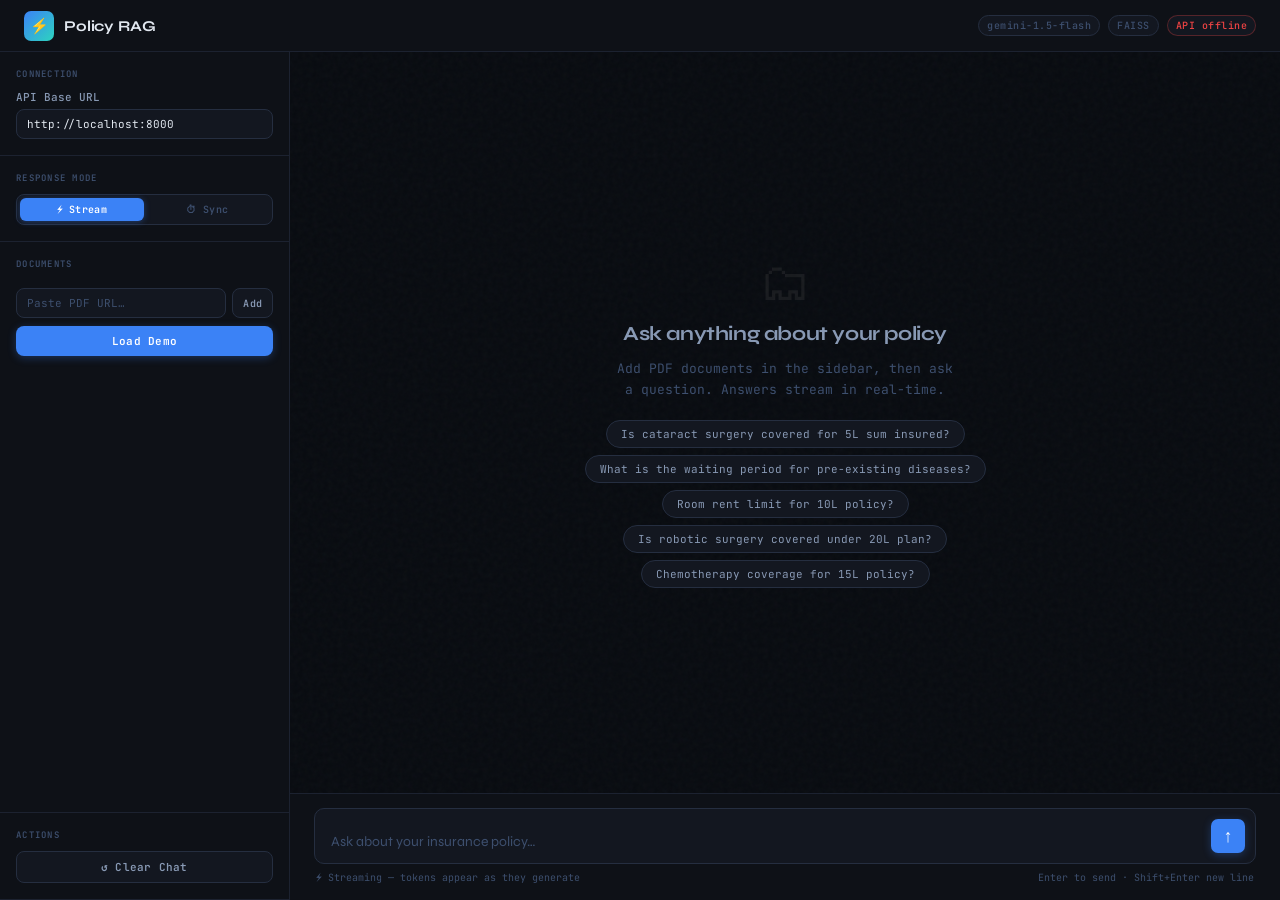
==== static/index.html @ 77ae30d5 "base commit" ====
<!DOCTYPE html>
<html lang="en">
<head>
<meta charset="UTF-8" />
<meta name="viewport" content="width=device-width, initial-scale=1.0" />
<title>Policy RAG · Intelligence Engine</title>
<link rel="preconnect" href="https://fonts.googleapis.com">
<link href="https://fonts.googleapis.com/css2?family=JetBrains+Mono:wght@400;500;600&family=Syne:wght@400;500;600;700&display=swap" rel="stylesheet">
<style>
:root {
  --bg:       #080b10;
  --surface:  #0e1117;
  --panel:    #131720;
  --border:   #1c2230;
  --border2:  #252e40;
  --accent:   #3b82f6;
  --accent2:  #60a5fa;
  --teal:     #2dd4bf;
  --green:    #22c55e;
  --red:      #ef4444;
  --yellow:   #f59e0b;
  --text:     #e2e8f0;
  --text2:    #8899b4;
  --text3:    #3d4f6e;
  --mono:     'JetBrains Mono', monospace;
  --sans:     'Syne', sans-serif;
  --radius:   8px;
}

*, *::before, *::after { box-sizing: border-box; margin: 0; padding: 0; }

html, body { height: 100%; }

body {
  background: var(--bg);
  color: var(--text);
  font-family: var(--sans);
  display: flex;
  flex-direction: column;
  height: 100vh;
  overflow: hidden;
}

/* ── Grid noise texture overlay ── */
body::before {
  content: '';
  position: fixed;
  inset: 0;
  background-image: url("data:image/svg+xml,%3Csvg viewBox='0 0 200 200' xmlns='http://www.w3.org/2000/svg'%3E%3Cfilter id='n'%3E%3CfeTurbulence type='fractalNoise' baseFrequency='0.9' numOctaves='4' stitchTiles='stitch'/%3E%3C/filter%3E%3Crect width='100%25' height='100%25' filter='url(%23n)' opacity='0.03'/%3E%3C/svg%3E");
  pointer-events: none;
  z-index: 0;
}

/* ── Header ── */
header {
  position: sticky;
  top: 0;
  z-index: 50;
  display: flex;
  align-items: center;
  justify-content: space-between;
  padding: 0 24px;
  height: 52px;
  background: var(--surface);
  border-bottom: 1px solid var(--border);
  flex-shrink: 0;
}

.logo {
  display: flex;
  align-items: center;
  gap: 10px;
  font-family: var(--sans);
  font-weight: 700;
  font-size: 15px;
  letter-spacing: -0.01em;
}

.logo-mark {
  width: 30px; height: 30px;
  background: linear-gradient(135deg, var(--accent) 0%, var(--teal) 100%);
  border-radius: 7px;
  display: grid;
  place-items: center;
  font-size: 15px;
}

.header-right {
  display: flex;
  align-items: center;
  gap: 8px;
}

.chip {
  font-family: var(--mono);
  font-size: 10px;
  font-weight: 500;
  letter-spacing: 0.05em;
  padding: 3px 8px;
  border-radius: 20px;
  border: 1px solid var(--border2);
  color: var(--text3);
  background: var(--panel);
  white-space: nowrap;
}

.chip.online {
  border-color: rgba(34,197,94,0.4);
  color: var(--green);
  background: rgba(34,197,94,0.06);
}

.chip.online::before {
  content: '';
  display: inline-block;
  width: 5px; height: 5px;
  background: var(--green);
  border-radius: 50%;
  margin-right: 5px;
  animation: pulse 1.8s ease-in-out infinite;
}

.chip.offline {
  border-color: rgba(239,68,68,0.3);
  color: var(--red);
}

@keyframes pulse {
  0%,100% { opacity: 1; transform: scale(1); }
  50% { opacity: 0.4; transform: scale(0.8); }
}

/* ── Layout ── */
.layout {
  display: grid;
  grid-template-columns: 290px 1fr;
  flex: 1;
  min-height: 0;
  position: relative;
  z-index: 1;
}

/* ── Sidebar ── */
.sidebar {
  background: var(--surface);
  border-right: 1px solid var(--border);
  display: flex;
  flex-direction: column;
  overflow-y: auto;
  height: 100%;
}

.sidebar::-webkit-scrollbar { width: 3px; }
.sidebar::-webkit-scrollbar-thumb { background: var(--border2); border-radius: 4px; }

.sb-section {
  padding: 16px;
  border-bottom: 1px solid var(--border);
}

.sb-label {
  font-family: var(--mono);
  font-size: 9px;
  font-weight: 600;
  letter-spacing: 0.14em;
  text-transform: uppercase;
  color: var(--text3);
  margin-bottom: 10px;
}

/* Inputs */
.field { display: flex; flex-direction: column; gap: 5px; margin-bottom: 8px; }
.field:last-child { margin-bottom: 0; }

.field label {
  font-size: 11px;
  font-weight: 500;
  color: var(--text2);
  font-family: var(--mono);
}

input, textarea {
  background: var(--panel);
  border: 1px solid var(--border2);
  border-radius: var(--radius);
  color: var(--text);
  font-family: var(--mono);
  font-size: 11px;
  padding: 7px 10px;
  width: 100%;
  outline: none;
  transition: border-color 0.15s, box-shadow 0.15s;
}

input:focus, textarea:focus {
  border-color: var(--accent);
  box-shadow: 0 0 0 2px rgba(59,130,246,0.12);
}

input::placeholder, textarea::placeholder { color: var(--text3); }

/* Mode toggle */
.mode-toggle {
  display: flex;
  background: var(--panel);
  border: 1px solid var(--border2);
  border-radius: var(--radius);
  padding: 3px;
  gap: 2px;
}

.mode-btn {
  flex: 1;
  background: transparent;
  border: none;
  border-radius: calc(var(--radius) - 2px);
  color: var(--text3);
  font-family: var(--mono);
  font-size: 10px;
  font-weight: 600;
  padding: 5px 8px;
  cursor: pointer;
  transition: all 0.15s;
  letter-spacing: 0.03em;
}

.mode-btn.active {
  background: var(--accent);
  color: #fff;
  box-shadow: 0 1px 6px rgba(59,130,246,0.35);
}

/* Doc list */
.doc-list { display: flex; flex-direction: column; gap: 5px; margin-bottom: 8px; }

.doc-item {
  display: flex;
  align-items: center;
  gap: 6px;
  background: var(--panel);
  border: 1px solid var(--border2);
  border-radius: 6px;
  padding: 6px 8px;
  font-family: var(--mono);
  font-size: 10px;
  color: var(--text2);
}

.doc-item .doc-name {
  flex: 1;
  overflow: hidden;
  text-overflow: ellipsis;
  white-space: nowrap;
}

.doc-item .doc-icon { color: var(--accent2); flex-shrink: 0; }

.doc-remove {
  background: none;
  border: none;
  color: var(--text3);
  cursor: pointer;
  font-size: 14px;
  line-height: 1;
  padding: 0 1px;
  flex-shrink: 0;
  transition: color 0.1s;
}

.doc-remove:hover { color: var(--red); }

.add-row { display: flex; gap: 6px; }
.add-row input { flex: 1; }

/* Buttons */
.btn {
  display: inline-flex;
  align-items: center;
  justify-content: center;
  gap: 6px;
  border: none;
  border-radius: var(--radius);
  cursor: pointer;
  font-family: var(--mono);
  font-size: 11px;
  font-weight: 600;
  padding: 8px 14px;
  transition: all 0.15s;
  white-space: nowrap;
  letter-spacing: 0.02em;
}

.btn-primary {
  background: var(--accent);
  color: #fff;
  box-shadow: 0 2px 8px rgba(59,130,246,0.3);
}

.btn-primary:hover { background: #2563eb; box-shadow: 0 2px 12px rgba(59,130,246,0.4); }
.btn-primary:disabled { background: var(--panel); color: var(--text3); cursor: not-allowed; box-shadow: none; }

.btn-ghost {
  background: var(--panel);
  color: var(--text2);
  border: 1px solid var(--border2);
}

.btn-ghost:hover { border-color: var(--accent); color: var(--accent2); }

.btn-sm { padding: 5px 10px; font-size: 10px; }
.btn-full { width: 100%; margin-top: 8px; }

/* ── Main panel ── */
.main {
  display: flex;
  flex-direction: column;
  min-height: 0;
  height: 100%;
}

/* ── Chat area ── */
.chat-area {
  flex: 1;
  overflow-y: auto;
  padding: 24px 32px;
  display: flex;
  flex-direction: column;
  gap: 14px;
  scroll-behavior: smooth;
}

.chat-area::-webkit-scrollbar { width: 4px; }
.chat-area::-webkit-scrollbar-thumb { background: var(--border2); border-radius: 4px; }

/* Empty state */
.empty-state {
  flex: 1;
  display: flex;
  flex-direction: column;
  align-items: center;
  justify-content: center;
  gap: 12px;
  color: var(--text3);
  text-align: center;
  padding: 40px 20px;
}

.empty-glyph {
  font-size: 52px;
  line-height: 1;
  opacity: 0.25;
  filter: grayscale(1);
}

.empty-state h2 {
  font-size: 20px;
  font-weight: 700;
  color: var(--text2);
  letter-spacing: -0.02em;
}

.empty-state p {
  font-size: 13px;
  max-width: 340px;
  line-height: 1.65;
  color: var(--text3);
  font-family: var(--mono);
}

.pills {
  display: flex;
  flex-wrap: wrap;
  gap: 7px;
  justify-content: center;
  margin-top: 8px;
  max-width: 500px;
}

.pill {
  background: var(--panel);
  border: 1px solid var(--border2);
  border-radius: 20px;
  padding: 6px 14px;
  font-size: 11px;
  font-family: var(--mono);
  color: var(--text2);
  cursor: pointer;
  transition: all 0.15s;
}

.pill:hover { border-color: var(--accent); color: var(--accent2); background: rgba(59,130,246,0.06); }

/* Messages */
.message {
  display: flex;
  flex-direction: column;
  gap: 4px;
  max-width: 780px;
  animation: fadeUp 0.2s ease;
}

@keyframes fadeUp {
  from { opacity: 0; transform: translateY(6px); }
  to   { opacity: 1; transform: translateY(0); }
}

.message.user  { align-self: flex-end;  align-items: flex-end; }
.message.assistant { align-self: flex-start; align-items: flex-start; }

.msg-meta {
  font-family: var(--mono);
  font-size: 9px;
  font-weight: 600;
  letter-spacing: 0.1em;
  text-transform: uppercase;
  color: var(--text3);
  padding: 0 4px;
}

.bubble {
  padding: 12px 16px;
  border-radius: 10px;
  font-size: 13.5px;
  line-height: 1.7;
  word-break: break-word;
}

.message.user .bubble {
  background: linear-gradient(135deg, var(--accent) 0%, #2563eb 100%);
  color: #fff;
  border-radius: 10px 10px 2px 10px;
  box-shadow: 0 4px 16px rgba(59,130,246,0.25);
}

.message.assistant .bubble {
  background: var(--panel);
  border: 1px solid var(--border2);
  border-radius: 2px 10px 10px 10px;
  color: var(--text);
}

.bubble.streaming {
  border-color: var(--accent);
  box-shadow: 0 0 0 1px rgba(59,130,246,0.15);
}

.cursor {
  display: inline-block;
  width: 7px; height: 13px;
  background: var(--accent2);
  margin-left: 2px;
  vertical-align: text-bottom;
  border-radius: 1px;
  animation: blink 0.75s step-end infinite;
}

@keyframes blink { 0%,100%{opacity:1} 50%{opacity:0} }

/* Status */
.status-row {
  display: flex;
  align-items: center;
  gap: 8px;
  font-family: var(--mono);
  font-size: 11px;
  color: var(--accent2);
  padding: 9px 14px;
  background: rgba(59,130,246,0.05);
  border: 1px solid rgba(59,130,246,0.18);
  border-radius: var(--radius);
  max-width: 360px;
  animation: fadeUp 0.2s ease;
}

.spinner {
  width: 11px; height: 11px;
  border: 2px solid rgba(59,130,246,0.25);
  border-top-color: var(--accent);
  border-radius: 50%;
  animation: spin 0.7s linear infinite;
  flex-shrink: 0;
}

@keyframes spin { to { transform: rotate(360deg); } }

.sys-msg {
  font-family: var(--mono);
  font-size: 10px;
  color: var(--text3);
  text-align: center;
  padding: 2px 0;
}

.error-msg {
  background: rgba(239,68,68,0.06);
  border: 1px solid rgba(239,68,68,0.25);
  border-radius: var(--radius);
  color: var(--red);
  font-size: 12px;
  font-family: var(--mono);
  padding: 10px 14px;
  max-width: 480px;
  animation: fadeUp 0.2s ease;
}

/* ── Input bar ── */
.input-bar {
  border-top: 1px solid var(--border);
  background: var(--surface);
  padding: 14px 24px 16px;
  flex-shrink: 0;
}

.input-wrap {
  display: flex;
  align-items: flex-end;
  gap: 10px;
  background: var(--panel);
  border: 1px solid var(--border2);
  border-radius: 10px;
  padding: 10px 10px 10px 16px;
  transition: border-color 0.15s, box-shadow 0.15s;
}

.input-wrap:focus-within {
  border-color: var(--accent);
  box-shadow: 0 0 0 2px rgba(59,130,246,0.1);
}

.input-wrap textarea {
  flex: 1;
  background: transparent;
  border: none;
  font-family: var(--sans);
  font-size: 14px;
  color: var(--text);
  resize: none;
  outline: none;
  min-height: 22px;
  max-height: 130px;
  padding: 0;
  line-height: 1.55;
  box-shadow: none;
}

.input-wrap textarea:focus { box-shadow: none; border-color: transparent; }

.send-btn {
  background: var(--accent);
  border: none;
  border-radius: 7px;
  color: #fff;
  cursor: pointer;
  font-size: 18px;
  height: 34px; width: 34px;
  display: grid;
  place-items: center;
  flex-shrink: 0;
  transition: background 0.15s, transform 0.1s, box-shadow 0.15s;
  box-shadow: 0 2px 8px rgba(59,130,246,0.3);
}

.send-btn:hover { background: #2563eb; transform: translateY(-1px); }
.send-btn:active { transform: scale(0.93); }
.send-btn:disabled { background: var(--panel); cursor: not-allowed; box-shadow: none; }

.input-footer {
  display: flex;
  justify-content: space-between;
  margin-top: 7px;
  font-size: 10px;
  font-family: var(--mono);
  color: var(--text3);
  padding: 0 2px;
}
</style>
</head>
<body>

<!-- Header -->
<header>
  <div class="logo">
    <div class="logo-mark">⚡</div>
    Policy RAG
  </div>
  <div class="header-right">
    <span class="chip">gemini-1.5-flash</span>
    <span class="chip">FAISS</span>
    <span class="chip" id="status-chip">connecting…</span>
  </div>
</header>

<div class="layout">

  <!-- Sidebar -->
  <aside class="sidebar">
    <div class="sb-section">
      <div class="sb-label">Connection</div>
      <div class="field">
        <label>API Base URL</label>
        <input id="api-url" type="text" value="http://localhost:8000" />
      </div>
    </div>

    <div class="sb-section">
      <div class="sb-label">Response Mode</div>
      <div class="mode-toggle">
        <button class="mode-btn active" onclick="setMode('stream',this)">⚡ Stream</button>
        <button class="mode-btn"        onclick="setMode('sync',this)">⏱ Sync</button>
      </div>
    </div>

    <div class="sb-section" style="flex:1">
      <div class="sb-label">Documents</div>
      <div class="doc-list" id="doc-list"></div>
      <div class="add-row">
        <input id="url-input" type="text" placeholder="Paste PDF URL…" />
        <button class="btn btn-ghost btn-sm" onclick="addDoc()">Add</button>
      </div>
      <button class="btn btn-primary btn-full" onclick="loadDemo()">Load Demo</button>
    </div>

    <div class="sb-section">
      <div class="sb-label">Actions</div>
      <button class="btn btn-ghost" style="width:100%" onclick="resetChat()">↺ Clear Chat</button>
    </div>
  </aside>

  <!-- Main -->
  <main class="main">
    <div class="chat-area" id="chat-area">
      <div class="empty-state" id="empty-state">
        <div class="empty-glyph">🗂</div>
        <h2>Ask anything about your policy</h2>
        <p>Add PDF documents in the sidebar, then ask a question. Answers stream in real-time.</p>
        <div class="pills" id="example-pills">
          <span class="pill" onclick="useExample(this)">Is cataract surgery covered for 5L sum insured?</span>
          <span class="pill" onclick="useExample(this)">What is the waiting period for pre-existing diseases?</span>
          <span class="pill" onclick="useExample(this)">Room rent limit for 10L policy?</span>
          <span class="pill" onclick="useExample(this)">Is robotic surgery covered under 20L plan?</span>
          <span class="pill" onclick="useExample(this)">Chemotherapy coverage for 15L policy?</span>
        </div>
      </div>
    </div>

    <div class="input-bar">
      <div class="input-wrap">
        <textarea
          id="q-input"
          placeholder="Ask about your insurance policy…"
          rows="1"
          onkeydown="handleKey(event)"
          oninput="autoResize(this)"
        ></textarea>
        <button class="send-btn" id="send-btn" onclick="sendQuery()" title="Send (Enter)">↑</button>
      </div>
      <div class="input-footer">
        <span id="mode-hint">⚡ Streaming — tokens appear as they generate</span>
        <span>Enter to send · Shift+Enter new line</span>
      </div>
    </div>
  </main>
</div>

<script>
// ── State ─────────────────────────────────────────────────────────────────────
let mode = 'stream';
let docs = [];
let busy = false;

// ── Helpers ───────────────────────────────────────────────────────────────────
const apiBase = () => document.getElementById('api-url').value.replace(/\/$/, '');
const qInput  = () => document.getElementById('q-input');
const chatArea = () => document.getElementById('chat-area');

function autoResize(el) {
  el.style.height = 'auto';
  el.style.height = Math.min(el.scrollHeight, 130) + 'px';
}

function handleKey(e) {
  if (e.key === 'Enter' && !e.shiftKey) { e.preventDefault(); sendQuery(); }
}

function useExample(el) {
  qInput().value = el.textContent.trim();
  autoResize(qInput());
  qInput().focus();
}

function setMode(m, btn) {
  mode = m;
  document.querySelectorAll('.mode-btn').forEach(b => b.classList.remove('active'));
  btn.classList.add('active');
  document.getElementById('mode-hint').textContent =
    m === 'stream' ? '⚡ Streaming — tokens appear as they generate'
                   : '⏱ Sync — full response at once';
}

function escape(s) {
  return s.replace(/&/g,'&amp;').replace(/</g,'&lt;').replace(/>/g,'&gt;').replace(/\n/g,'<br>');
}

function scrollBottom() {
  const a = chatArea(); a.scrollTop = a.scrollHeight;
}

// ── Doc management ────────────────────────────────────────────────────────────
function addDoc() {
  const inp = document.getElementById('url-input');
  const url = inp.value.trim();
  if (!url || docs.includes(url)) { inp.value=''; return; }
  docs.push(url);
  renderDocs();
  inp.value = '';
}

document.getElementById('url-input').addEventListener('keydown', e => {
  if (e.key === 'Enter') addDoc();
});

function removeDoc(url) {
  docs = docs.filter(d => d !== url);
  renderDocs();
}

function renderDocs() {
  const list = document.getElementById('doc-list');
  list.innerHTML = docs.map(url => {
    const name = url.split('/').pop().slice(0, 32) || url;
    const safe = url.replace(/'/g, "\\'");
    return `<div class="doc-item">
      <span class="doc-icon">📄</span>
      <span class="doc-name" title="${url}">${name}</span>
      <button class="doc-remove" onclick="removeDoc('${safe}')">×</button>
    </div>`;
  }).join('');
}

function loadDemo() {
  docs = ['https://www.irdai.gov.in/ADMINCMS/cms/Uploadedfiles/NL_Products/2023/Health_IndividualMedical.pdf'];
  renderDocs();
  sysMsg('Demo document loaded. Try asking a question!');
}

// ── Chat rendering ────────────────────────────────────────────────────────────
function showEmpty(v) {
  document.getElementById('empty-state').style.display = v ? 'flex' : 'none';
}

function appendMsg(role, text, streaming = false) {
  showEmpty(false);
  const div = document.createElement('div');
  div.className = `message ${role}`;
  const id = `b-${Date.now()}`;
  div.innerHTML = `
    <div class="msg-meta">${role === 'user' ? 'You' : 'Assistant'}</div>
    <div class="bubble${streaming ? ' streaming' : ''}" id="${id}">
      ${escape(text)}${streaming ? '<span class="cursor"></span>' : ''}
    </div>`;
  chatArea().appendChild(div);
  scrollBottom();
  return document.getElementById(id);
}

function appendStatus(msg) {
  const div = document.createElement('div');
  div.className = 'status-row';
  div.id = 'status-row';
  div.innerHTML = `<div class="spinner"></div><span id="status-text">${msg}</span>`;
  chatArea().appendChild(div);
  scrollBottom();
  return div;
}

function sysMsg(msg) {
  const div = document.createElement('div');
  div.className = 'sys-msg';
  div.textContent = '── ' + msg + ' ──';
  chatArea().appendChild(div);
}

function errMsg(msg) {
  const div = document.createElement('div');
  div.className = 'error-msg';
  div.textContent = '⚠ ' + msg;
  chatArea().appendChild(div);
  scrollBottom();
}

function setBusy(v) {
  busy = v;
  document.getElementById('send-btn').disabled = v;
  qInput().disabled = v;
}

// ── API calls ─────────────────────────────────────────────────────────────────
async function sendQuery() {
  if (busy) return;
  const q = qInput().value.trim();
  if (!q) return;
  if (!docs.length) { alert('Add at least one document URL first.'); return; }

  qInput().value = '';
  autoResize(qInput());
  appendMsg('user', q);
  setBusy(true);

  try {
    if (mode === 'stream') await streamQuery(q);
    else                   await syncQuery(q);
  } finally {
    setBusy(false);
  }
}

async function streamQuery(question) {
  const statusEl = appendStatus('Connecting…');
  const params = new URLSearchParams({ question, documents: docs.join(',') });

  let bubble = null, full = '';

  try {
    const res = await fetch(`${apiBase()}/stream-query?${params}`, {
      headers: { Accept: 'text/event-stream' }
    });
    if (!res.ok) throw new Error(`HTTP ${res.status}`);

    const reader = res.body.getReader();
    const dec = new TextDecoder();
    let buf = '';

    while (true) {
      const { done, value } = await reader.read();
      if (done) break;
      buf += dec.decode(value, { stream: true });
      const lines = buf.split('\n');
      buf = lines.pop();

      for (const line of lines) {
        if (!line.startsWith('data:')) continue;
        try {
          const d = JSON.parse(line.slice(5).trim());

          if (d.message) {
            document.getElementById('status-text').textContent = d.message;
          }
          if (d.error) {
            statusEl.remove();
            errMsg(d.error);
            return;
          }
          if (d.token !== undefined) {
            if (!bubble) { statusEl.remove(); bubble = appendMsg('assistant', '', true); }
            full += d.token;
            bubble.innerHTML = escape(full) + '<span class="cursor"></span>';
            scrollBottom();
          }
          if (d.answer !== undefined) {
            if (bubble) { bubble.classList.remove('streaming'); bubble.innerHTML = escape(d.answer); }
            else { statusEl.remove(); appendMsg('assistant', d.answer); }
          }
        } catch(err) {
  console.error(err);
}
      }
    }
  } catch(err) {
    try { statusEl.remove(); }catch(err) {
  console.error(err);
}
    errMsg('Streaming failed: ' + err.message + '. Is the API running?');
  }
}

async function syncQuery(question) {
  const statusEl = appendStatus('Processing…');
  try {
    const res = await fetch(`${apiBase()}/query`, {
      method: 'POST',
      headers: { 'Content-Type': 'application/json' },
      body: JSON.stringify({ documents: docs, questions: [question] }),
    });
    const data = await res.json();
    statusEl.remove();
    if (!res.ok) { errMsg(data.detail || data.error || `HTTP ${res.status}`); return; }
    const ans = data.answers?.[0] || 'No answer returned.';
    appendMsg('assistant', ans);
    if (data.processing_time) sysMsg(`Processed in ${data.processing_time.toFixed(2)}s`);
  } catch(err) {
    statusEl.remove();
    errMsg('Request failed: ' + err.message);
  }
}

function resetChat() {
  chatArea().innerHTML = `
    <div class="empty-state" id="empty-state">
      <div class="empty-glyph">🗂</div>
      <h2>Ask anything about your policy</h2>
      <p>Add PDF documents in the sidebar, then ask a question. Answers stream in real-time.</p>
      <div class="pills">
        <span class="pill" onclick="useExample(this)">Is cataract surgery covered for 5L sum insured?</span>
        <span class="pill" onclick="useExample(this)">What is the waiting period for pre-existing diseases?</span>
        <span class="pill" onclick="useExample(this)">Room rent limit for 10L policy?</span>
        <span class="pill" onclick="useExample(this)">Is robotic surgery covered under 20L plan?</span>
        <span class="pill" onclick="useExample(this)">Chemotherapy coverage for 15L policy?</span>
      </div>
    </div>`;
}

// ── Health check ──────────────────────────────────────────────────────────────
async function checkHealth() {
  const chip = document.getElementById('status-chip');
  try {
    const res = await fetch(apiBase() + '/health', { signal: AbortSignal.timeout(3000) });
    if (res.ok) {
      chip.textContent = 'API online';
      chip.className = 'chip online';
    } else {
      chip.textContent = 'API error';
      chip.className = 'chip';
    }
  } catch {
    chip.textContent = 'API offline';
    chip.className = 'chip offline';
  }
}

checkHealth();
setInterval(checkHealth, 30000);
</script>
</body>
</html>
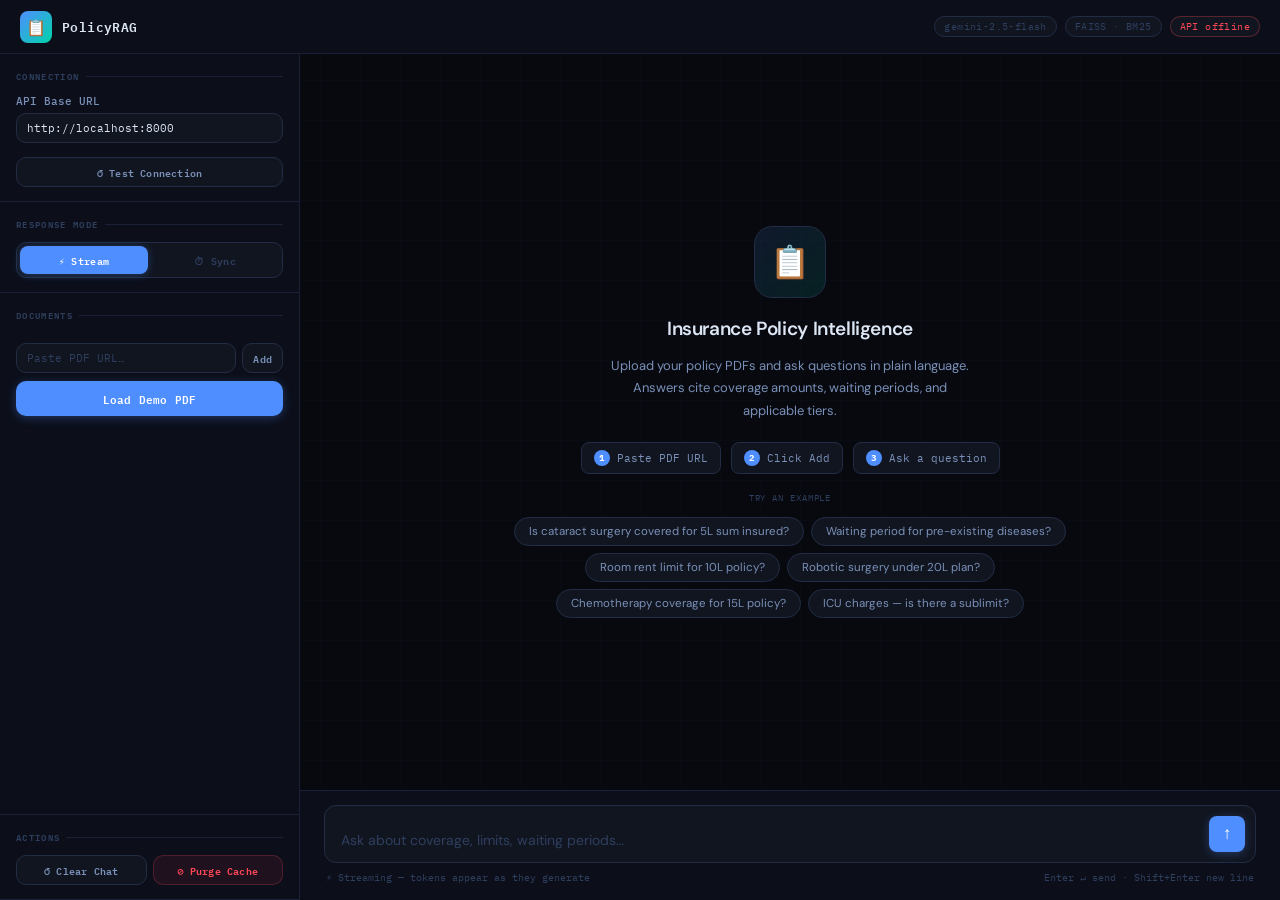
==== commit 87cda798: "Fix memory cache issue in document loader and vectorizer" ====
--- a/static/index.html
+++ b/static/index.html
@@ -3,31 +3,34 @@
 <head>
 <meta charset="UTF-8" />
 <meta name="viewport" content="width=device-width, initial-scale=1.0" />
-<title>Policy RAG · Intelligence Engine</title>
+<title>PolicyRAG · Insurance Intelligence</title>
 <link rel="preconnect" href="https://fonts.googleapis.com">
-<link href="https://fonts.googleapis.com/css2?family=JetBrains+Mono:wght@400;500;600&family=Syne:wght@400;500;600;700&display=swap" rel="stylesheet">
+<link href="https://fonts.googleapis.com/css2?family=IBM+Plex+Mono:wght@400;500;600&family=DM+Sans:wght@300;400;500;600;700&display=swap" rel="stylesheet">
 <style>
+/* ── Reset & Root ── */
+*, *::before, *::after { box-sizing: border-box; margin: 0; padding: 0; }
+
 :root {
-  --bg:       #080b10;
-  --surface:  #0e1117;
-  --panel:    #131720;
-  --border:   #1c2230;
-  --border2:  #252e40;
-  --accent:   #3b82f6;
-  --accent2:  #60a5fa;
-  --teal:     #2dd4bf;
-  --green:    #22c55e;
-  --red:      #ef4444;
-  --yellow:   #f59e0b;
-  --text:     #e2e8f0;
-  --text2:    #8899b4;
-  --text3:    #3d4f6e;
-  --mono:     'JetBrains Mono', monospace;
-  --sans:     'Syne', sans-serif;
-  --radius:   8px;
-}
-
-*, *::before, *::after { box-sizing: border-box; margin: 0; padding: 0; }
+  --bg:        #07090f;
+  --surface:   #0c0f1a;
+  --card:      #111520;
+  --border:    #1a2035;
+  --border2:   #222d45;
+  --accent:    #4f8eff;
+  --accent-glow: rgba(79,142,255,0.18);
+  --teal:      #00d4aa;
+  --teal-dim:  rgba(0,212,170,0.12);
+  --amber:     #f5a623;
+  --red:       #ff4757;
+  --green:     #00c9a7;
+  --text:      #dce6f5;
+  --text2:     #7a90b8;
+  --text3:     #2e3f5e;
+  --mono:      'IBM Plex Mono', monospace;
+  --sans:      'DM Sans', sans-serif;
+  --r:         10px;
+  --sidebar-w: 300px;
+}
 
 html, body { height: 100%; }
 
@@ -39,28 +42,31 @@
   flex-direction: column;
   height: 100vh;
   overflow: hidden;
-}
-
-/* ── Grid noise texture overlay ── */
+  font-size: 14px;
+}
+
+/* subtle grid bg */
 body::before {
   content: '';
   position: fixed;
   inset: 0;
-  background-image: url("data:image/svg+xml,%3Csvg viewBox='0 0 200 200' xmlns='http://www.w3.org/2000/svg'%3E%3Cfilter id='n'%3E%3CfeTurbulence type='fractalNoise' baseFrequency='0.9' numOctaves='4' stitchTiles='stitch'/%3E%3C/filter%3E%3Crect width='100%25' height='100%25' filter='url(%23n)' opacity='0.03'/%3E%3C/svg%3E");
+  background-image:
+    linear-gradient(rgba(79,142,255,0.025) 1px, transparent 1px),
+    linear-gradient(90deg, rgba(79,142,255,0.025) 1px, transparent 1px);
+  background-size: 40px 40px;
   pointer-events: none;
   z-index: 0;
 }
 
 /* ── Header ── */
 header {
-  position: sticky;
-  top: 0;
+  position: relative;
   z-index: 50;
   display: flex;
   align-items: center;
   justify-content: space-between;
-  padding: 0 24px;
-  height: 52px;
+  padding: 0 20px;
+  height: 54px;
   background: var(--surface);
   border-bottom: 1px solid var(--border);
   flex-shrink: 0;
@@ -70,19 +76,21 @@
   display: flex;
   align-items: center;
   gap: 10px;
-  font-family: var(--sans);
-  font-weight: 700;
-  font-size: 15px;
-  letter-spacing: -0.01em;
-}
-
-.logo-mark {
-  width: 30px; height: 30px;
+  font-family: var(--mono);
+  font-weight: 600;
+  font-size: 13px;
+  letter-spacing: 0.03em;
+  color: var(--text);
+}
+
+.logo-icon {
+  width: 32px; height: 32px;
+  border-radius: 8px;
   background: linear-gradient(135deg, var(--accent) 0%, var(--teal) 100%);
-  border-radius: 7px;
   display: grid;
   place-items: center;
-  font-size: 15px;
+  font-size: 16px;
+  flex-shrink: 0;
 }
 
 .header-right {
@@ -91,49 +99,41 @@
   gap: 8px;
 }
 
-.chip {
+.badge {
   font-family: var(--mono);
   font-size: 10px;
-  font-weight: 500;
-  letter-spacing: 0.05em;
-  padding: 3px 8px;
+  padding: 3px 9px;
   border-radius: 20px;
   border: 1px solid var(--border2);
   color: var(--text3);
-  background: var(--panel);
+  background: var(--card);
   white-space: nowrap;
-}
-
-.chip.online {
-  border-color: rgba(34,197,94,0.4);
-  color: var(--green);
-  background: rgba(34,197,94,0.06);
-}
-
-.chip.online::before {
+  letter-spacing: 0.04em;
+}
+
+.badge.live { border-color: rgba(0,201,167,0.4); color: var(--green); background: rgba(0,201,167,0.06); }
+.badge.live::before {
   content: '';
   display: inline-block;
   width: 5px; height: 5px;
+  border-radius: 50%;
   background: var(--green);
-  border-radius: 50%;
   margin-right: 5px;
-  animation: pulse 1.8s ease-in-out infinite;
-}
-
-.chip.offline {
-  border-color: rgba(239,68,68,0.3);
-  color: var(--red);
-}
-
-@keyframes pulse {
-  0%,100% { opacity: 1; transform: scale(1); }
-  50% { opacity: 0.4; transform: scale(0.8); }
+  vertical-align: middle;
+  animation: blink-dot 2s ease-in-out infinite;
+}
+.badge.dead { border-color: rgba(255,71,87,0.3); color: var(--red); }
+.badge.cached { border-color: rgba(0,212,170,0.35); color: var(--teal); background: var(--teal-dim); }
+
+@keyframes blink-dot {
+  0%,100% { opacity:1; transform:scale(1); }
+  50%      { opacity:0.3; transform:scale(0.7); }
 }
 
 /* ── Layout ── */
 .layout {
   display: grid;
-  grid-template-columns: 290px 1fr;
+  grid-template-columns: var(--sidebar-w) 1fr;
   flex: 1;
   min-height: 0;
   position: relative;
@@ -147,42 +147,45 @@
   display: flex;
   flex-direction: column;
   overflow-y: auto;
-  height: 100%;
-}
-
+  overflow-x: hidden;
+}
 .sidebar::-webkit-scrollbar { width: 3px; }
 .sidebar::-webkit-scrollbar-thumb { background: var(--border2); border-radius: 4px; }
 
-.sb-section {
-  padding: 16px;
+.sb-block {
+  padding: 14px 16px;
   border-bottom: 1px solid var(--border);
 }
 
-.sb-label {
+.sb-title {
   font-family: var(--mono);
   font-size: 9px;
   font-weight: 600;
-  letter-spacing: 0.14em;
+  letter-spacing: 0.15em;
   text-transform: uppercase;
   color: var(--text3);
   margin-bottom: 10px;
-}
-
-/* Inputs */
-.field { display: flex; flex-direction: column; gap: 5px; margin-bottom: 8px; }
+  display: flex;
+  align-items: center;
+  gap: 6px;
+}
+
+.sb-title::after {
+  content: '';
+  flex: 1;
+  height: 1px;
+  background: var(--border);
+}
+
+/* Field */
+.field { display: flex; flex-direction: column; gap: 5px; margin-bottom: 10px; }
 .field:last-child { margin-bottom: 0; }
-
-.field label {
-  font-size: 11px;
-  font-weight: 500;
-  color: var(--text2);
-  font-family: var(--mono);
-}
-
-input, textarea {
-  background: var(--panel);
+.field > label { font-size: 10.5px; color: var(--text2); font-family: var(--mono); font-weight: 500; }
+
+input, textarea, select {
+  background: var(--card);
   border: 1px solid var(--border2);
-  border-radius: var(--radius);
+  border-radius: var(--r);
   color: var(--text);
   font-family: var(--mono);
   font-size: 11px;
@@ -191,82 +194,91 @@
   outline: none;
   transition: border-color 0.15s, box-shadow 0.15s;
 }
-
 input:focus, textarea:focus {
   border-color: var(--accent);
-  box-shadow: 0 0 0 2px rgba(59,130,246,0.12);
-}
-
+  box-shadow: 0 0 0 2px var(--accent-glow);
+}
 input::placeholder, textarea::placeholder { color: var(--text3); }
 
 /* Mode toggle */
-.mode-toggle {
-  display: flex;
-  background: var(--panel);
+.toggle-row {
+  display: flex;
+  background: var(--card);
   border: 1px solid var(--border2);
-  border-radius: var(--radius);
+  border-radius: var(--r);
   padding: 3px;
-  gap: 2px;
-}
-
-.mode-btn {
+  gap: 3px;
+}
+
+.toggle-btn {
   flex: 1;
   background: transparent;
   border: none;
-  border-radius: calc(var(--radius) - 2px);
+  border-radius: calc(var(--r) - 2px);
   color: var(--text3);
   font-family: var(--mono);
   font-size: 10px;
   font-weight: 600;
-  padding: 5px 8px;
+  padding: 5px 6px;
   cursor: pointer;
-  transition: all 0.15s;
+  transition: all 0.14s;
   letter-spacing: 0.03em;
 }
-
-.mode-btn.active {
+.toggle-btn.active {
   background: var(--accent);
   color: #fff;
-  box-shadow: 0 1px 6px rgba(59,130,246,0.35);
+  box-shadow: 0 1px 8px rgba(79,142,255,0.3);
 }
 
 /* Doc list */
-.doc-list { display: flex; flex-direction: column; gap: 5px; margin-bottom: 8px; }
+.doc-list { display: flex; flex-direction: column; gap: 5px; margin-bottom: 10px; }
 
 .doc-item {
   display: flex;
   align-items: center;
-  gap: 6px;
-  background: var(--panel);
+  gap: 7px;
+  background: var(--card);
   border: 1px solid var(--border2);
-  border-radius: 6px;
-  padding: 6px 8px;
+  border-radius: 8px;
+  padding: 7px 9px;
+  transition: border-color 0.15s;
+  position: relative;
+}
+
+.doc-item.cached-doc { border-color: rgba(0,212,170,0.3); }
+
+.doc-item .doc-name {
+  flex: 1;
   font-family: var(--mono);
   font-size: 10px;
   color: var(--text2);
-}
-
-.doc-item .doc-name {
-  flex: 1;
   overflow: hidden;
   text-overflow: ellipsis;
   white-space: nowrap;
 }
 
-.doc-item .doc-icon { color: var(--accent2); flex-shrink: 0; }
+.doc-item .doc-cached-tag {
+  font-family: var(--mono);
+  font-size: 8px;
+  color: var(--teal);
+  background: var(--teal-dim);
+  border-radius: 3px;
+  padding: 1px 4px;
+  letter-spacing: 0.04em;
+  flex-shrink: 0;
+}
 
 .doc-remove {
   background: none;
   border: none;
   color: var(--text3);
   cursor: pointer;
-  font-size: 14px;
+  font-size: 15px;
   line-height: 1;
-  padding: 0 1px;
+  padding: 0;
   flex-shrink: 0;
   transition: color 0.1s;
 }
-
 .doc-remove:hover { color: var(--red); }
 
 .add-row { display: flex; gap: 6px; }
@@ -279,7 +291,7 @@
   justify-content: center;
   gap: 6px;
   border: none;
-  border-radius: var(--radius);
+  border-radius: var(--r);
   cursor: pointer;
   font-family: var(--mono);
   font-size: 11px;
@@ -293,22 +305,55 @@
 .btn-primary {
   background: var(--accent);
   color: #fff;
-  box-shadow: 0 2px 8px rgba(59,130,246,0.3);
-}
-
-.btn-primary:hover { background: #2563eb; box-shadow: 0 2px 12px rgba(59,130,246,0.4); }
-.btn-primary:disabled { background: var(--panel); color: var(--text3); cursor: not-allowed; box-shadow: none; }
+  box-shadow: 0 2px 10px rgba(79,142,255,0.3);
+}
+.btn-primary:hover { background: #3d7bf5; box-shadow: 0 3px 14px rgba(79,142,255,0.4); }
+.btn-primary:disabled { background: var(--card); color: var(--text3); cursor: not-allowed; box-shadow: none; }
 
 .btn-ghost {
-  background: var(--panel);
+  background: var(--card);
   color: var(--text2);
   border: 1px solid var(--border2);
 }
-
-.btn-ghost:hover { border-color: var(--accent); color: var(--accent2); }
+.btn-ghost:hover { border-color: var(--accent); color: var(--accent); }
+
+.btn-danger {
+  background: rgba(255,71,87,0.08);
+  color: var(--red);
+  border: 1px solid rgba(255,71,87,0.22);
+}
+.btn-danger:hover { background: rgba(255,71,87,0.14); }
 
 .btn-sm { padding: 5px 10px; font-size: 10px; }
 .btn-full { width: 100%; margin-top: 8px; }
+
+/* Cache stats */
+.cache-bar {
+  display: flex;
+  align-items: center;
+  gap: 8px;
+  background: var(--teal-dim);
+  border: 1px solid rgba(0,212,170,0.2);
+  border-radius: 8px;
+  padding: 8px 10px;
+  margin-top: 8px;
+  font-family: var(--mono);
+  font-size: 10px;
+  color: var(--teal);
+}
+
+.cache-bar .cache-icon { font-size: 13px; }
+.cache-bar .cache-text { flex: 1; line-height: 1.4; }
+.cache-bar .cache-clear {
+  background: none;
+  border: none;
+  color: var(--text3);
+  cursor: pointer;
+  font-size: 13px;
+  transition: color 0.12s;
+  padding: 0;
+}
+.cache-bar .cache-clear:hover { color: var(--red); }
 
 /* ── Main panel ── */
 .main {
@@ -322,13 +367,12 @@
 .chat-area {
   flex: 1;
   overflow-y: auto;
-  padding: 24px 32px;
+  padding: 28px 36px;
   display: flex;
   flex-direction: column;
-  gap: 14px;
+  gap: 16px;
   scroll-behavior: smooth;
 }
-
 .chat-area::-webkit-scrollbar { width: 4px; }
 .chat-area::-webkit-scrollbar-thumb { background: var(--border2); border-radius: 4px; }
 
@@ -339,32 +383,70 @@
   flex-direction: column;
   align-items: center;
   justify-content: center;
-  gap: 12px;
-  color: var(--text3);
+  gap: 14px;
   text-align: center;
-  padding: 40px 20px;
-}
-
-.empty-glyph {
-  font-size: 52px;
-  line-height: 1;
-  opacity: 0.25;
-  filter: grayscale(1);
+  padding: 40px 24px;
+  animation: fadeIn 0.5s ease;
+}
+
+@keyframes fadeIn { from { opacity: 0; transform: translateY(10px); } to { opacity: 1; transform: translateY(0); } }
+
+.empty-art {
+  width: 72px; height: 72px;
+  border-radius: 18px;
+  background: linear-gradient(135deg, rgba(79,142,255,0.12), rgba(0,212,170,0.12));
+  border: 1px solid var(--border2);
+  display: grid;
+  place-items: center;
+  font-size: 32px;
+  margin-bottom: 4px;
 }
 
 .empty-state h2 {
-  font-size: 20px;
-  font-weight: 700;
-  color: var(--text2);
+  font-size: 19px;
+  font-weight: 600;
+  color: var(--text);
   letter-spacing: -0.02em;
 }
 
 .empty-state p {
   font-size: 13px;
-  max-width: 340px;
-  line-height: 1.65;
-  color: var(--text3);
-  font-family: var(--mono);
+  max-width: 360px;
+  line-height: 1.7;
+  color: var(--text2);
+}
+
+.steps {
+  display: flex;
+  gap: 10px;
+  margin-top: 6px;
+  flex-wrap: wrap;
+  justify-content: center;
+}
+
+.step {
+  display: flex;
+  align-items: center;
+  gap: 7px;
+  background: var(--card);
+  border: 1px solid var(--border2);
+  border-radius: 8px;
+  padding: 7px 12px;
+  font-size: 11px;
+  font-family: var(--mono);
+  color: var(--text2);
+}
+
+.step-num {
+  width: 16px; height: 16px;
+  border-radius: 50%;
+  background: var(--accent);
+  color: #fff;
+  display: grid;
+  place-items: center;
+  font-size: 9px;
+  font-weight: 700;
+  flex-shrink: 0;
 }
 
 .pills {
@@ -372,115 +454,151 @@
   flex-wrap: wrap;
   gap: 7px;
   justify-content: center;
-  margin-top: 8px;
-  max-width: 500px;
+  max-width: 600px;
 }
 
 .pill {
-  background: var(--panel);
+  background: var(--card);
   border: 1px solid var(--border2);
   border-radius: 20px;
   padding: 6px 14px;
-  font-size: 11px;
-  font-family: var(--mono);
+  font-size: 11.5px;
+  font-family: var(--sans);
   color: var(--text2);
   cursor: pointer;
   transition: all 0.15s;
 }
-
-.pill:hover { border-color: var(--accent); color: var(--accent2); background: rgba(59,130,246,0.06); }
+.pill:hover { border-color: var(--accent); color: var(--accent); background: var(--accent-glow); }
 
 /* Messages */
 .message {
   display: flex;
   flex-direction: column;
-  gap: 4px;
-  max-width: 780px;
-  animation: fadeUp 0.2s ease;
-}
-
-@keyframes fadeUp {
-  from { opacity: 0; transform: translateY(6px); }
+  gap: 5px;
+  max-width: 820px;
+  animation: msgIn 0.22s ease;
+}
+
+@keyframes msgIn {
+  from { opacity: 0; transform: translateY(8px); }
   to   { opacity: 1; transform: translateY(0); }
 }
 
-.message.user  { align-self: flex-end;  align-items: flex-end; }
+.message.user     { align-self: flex-end;  align-items: flex-end; }
 .message.assistant { align-self: flex-start; align-items: flex-start; }
 
 .msg-meta {
   font-family: var(--mono);
   font-size: 9px;
   font-weight: 600;
-  letter-spacing: 0.1em;
+  letter-spacing: 0.12em;
   text-transform: uppercase;
   color: var(--text3);
   padding: 0 4px;
+  display: flex;
+  align-items: center;
+  gap: 6px;
+}
+
+.cache-hit-tag {
+  background: var(--teal-dim);
+  color: var(--teal);
+  border-radius: 3px;
+  padding: 1px 5px;
+  font-size: 8px;
+  letter-spacing: 0.06em;
+  border: 1px solid rgba(0,212,170,0.25);
 }
 
 .bubble {
-  padding: 12px 16px;
-  border-radius: 10px;
+  padding: 13px 17px;
+  border-radius: 12px;
   font-size: 13.5px;
-  line-height: 1.7;
+  line-height: 1.75;
   word-break: break-word;
 }
 
 .message.user .bubble {
-  background: linear-gradient(135deg, var(--accent) 0%, #2563eb 100%);
+  background: linear-gradient(135deg, var(--accent) 0%, #3060d0 100%);
   color: #fff;
-  border-radius: 10px 10px 2px 10px;
-  box-shadow: 0 4px 16px rgba(59,130,246,0.25);
+  border-radius: 12px 12px 3px 12px;
+  box-shadow: 0 4px 20px rgba(79,142,255,0.22);
 }
 
 .message.assistant .bubble {
-  background: var(--panel);
+  background: var(--card);
   border: 1px solid var(--border2);
-  border-radius: 2px 10px 10px 10px;
+  border-radius: 3px 12px 12px 12px;
   color: var(--text);
 }
 
 .bubble.streaming {
   border-color: var(--accent);
-  box-shadow: 0 0 0 1px rgba(59,130,246,0.15);
+  box-shadow: 0 0 0 1px var(--accent-glow);
+}
+
+/* Markdown inside bubbles */
+.bubble p { margin-bottom: 0.6em; }
+.bubble p:last-child { margin-bottom: 0; }
+.bubble strong { color: #fff; font-weight: 600; }
+.message.assistant .bubble strong { color: var(--text); }
+.bubble ul, .bubble ol { padding-left: 1.4em; margin-bottom: 0.6em; }
+.bubble li { margin-bottom: 0.25em; }
+.bubble code {
+  background: rgba(79,142,255,0.12);
+  color: var(--accent);
+  border-radius: 4px;
+  padding: 1px 5px;
+  font-family: var(--mono);
+  font-size: 12px;
+}
+.message.user .bubble code { background: rgba(255,255,255,0.15); color: #fff; }
+.bubble .coverage-yes { color: #4ade80; font-weight: 600; }
+.bubble .coverage-no  { color: var(--red); font-weight: 600; }
+.bubble .amount { 
+  font-family: var(--mono); 
+  background: rgba(245,166,35,0.1);
+  border: 1px solid rgba(245,166,35,0.25);
+  color: var(--amber);
+  border-radius: 4px;
+  padding: 0 5px;
 }
 
 .cursor {
   display: inline-block;
-  width: 7px; height: 13px;
-  background: var(--accent2);
+  width: 8px; height: 14px;
+  background: var(--accent);
   margin-left: 2px;
   vertical-align: text-bottom;
-  border-radius: 1px;
-  animation: blink 0.75s step-end infinite;
-}
-
-@keyframes blink { 0%,100%{opacity:1} 50%{opacity:0} }
-
-/* Status */
+  border-radius: 2px;
+  animation: blink-cursor 0.8s step-end infinite;
+}
+@keyframes blink-cursor { 0%,100%{opacity:1} 50%{opacity:0} }
+
+/* Status row */
 .status-row {
   display: flex;
   align-items: center;
-  gap: 8px;
+  gap: 9px;
   font-family: var(--mono);
   font-size: 11px;
-  color: var(--accent2);
-  padding: 9px 14px;
-  background: rgba(59,130,246,0.05);
-  border: 1px solid rgba(59,130,246,0.18);
-  border-radius: var(--radius);
-  max-width: 360px;
-  animation: fadeUp 0.2s ease;
+  color: var(--accent);
+  padding: 9px 13px;
+  background: var(--accent-glow);
+  border: 1px solid rgba(79,142,255,0.2);
+  border-radius: var(--r);
+  max-width: 400px;
+  animation: msgIn 0.2s ease;
 }
 
 .spinner {
-  width: 11px; height: 11px;
-  border: 2px solid rgba(59,130,246,0.25);
+  width: 12px; height: 12px;
+  border: 2px solid rgba(79,142,255,0.22);
   border-top-color: var(--accent);
   border-radius: 50%;
-  animation: spin 0.7s linear infinite;
+  animation: spin 0.65s linear infinite;
   flex-shrink: 0;
 }
-
 @keyframes spin { to { transform: rotate(360deg); } }
 
 .sys-msg {
@@ -489,18 +607,35 @@
   color: var(--text3);
   text-align: center;
   padding: 2px 0;
+  display: flex;
+  align-items: center;
+  gap: 10px;
+}
+.sys-msg::before, .sys-msg::after {
+  content: '';
+  flex: 1;
+  height: 1px;
+  background: var(--border);
 }
 
 .error-msg {
-  background: rgba(239,68,68,0.06);
-  border: 1px solid rgba(239,68,68,0.25);
-  border-radius: var(--radius);
+  background: rgba(255,71,87,0.06);
+  border: 1px solid rgba(255,71,87,0.2);
+  border-radius: var(--r);
   color: var(--red);
   font-size: 12px;
   font-family: var(--mono);
   padding: 10px 14px;
-  max-width: 480px;
-  animation: fadeUp 0.2s ease;
+  max-width: 520px;
+  animation: msgIn 0.2s ease;
+}
+
+/* Timing badge on assistant messages */
+.timing {
+  font-family: var(--mono);
+  font-size: 9px;
+  color: var(--text3);
+  padding: 0 4px;
 }
 
 /* ── Input bar ── */
@@ -515,16 +650,15 @@
   display: flex;
   align-items: flex-end;
   gap: 10px;
-  background: var(--panel);
+  background: var(--card);
   border: 1px solid var(--border2);
-  border-radius: 10px;
+  border-radius: 12px;
   padding: 10px 10px 10px 16px;
   transition: border-color 0.15s, box-shadow 0.15s;
 }
-
 .input-wrap:focus-within {
   border-color: var(--accent);
-  box-shadow: 0 0 0 2px rgba(59,130,246,0.1);
+  box-shadow: 0 0 0 2px var(--accent-glow);
 }
 
 .input-wrap textarea {
@@ -542,51 +676,57 @@
   line-height: 1.55;
   box-shadow: none;
 }
-
 .input-wrap textarea:focus { box-shadow: none; border-color: transparent; }
+.input-wrap textarea::placeholder { color: var(--text3); }
 
 .send-btn {
   background: var(--accent);
   border: none;
-  border-radius: 7px;
+  border-radius: 8px;
   color: #fff;
   cursor: pointer;
-  font-size: 18px;
-  height: 34px; width: 34px;
+  font-size: 17px;
+  height: 36px; width: 36px;
   display: grid;
   place-items: center;
   flex-shrink: 0;
   transition: background 0.15s, transform 0.1s, box-shadow 0.15s;
-  box-shadow: 0 2px 8px rgba(59,130,246,0.3);
-}
-
-.send-btn:hover { background: #2563eb; transform: translateY(-1px); }
-.send-btn:active { transform: scale(0.93); }
-.send-btn:disabled { background: var(--panel); cursor: not-allowed; box-shadow: none; }
+  box-shadow: 0 2px 10px rgba(79,142,255,0.3);
+}
+.send-btn:hover { background: #3d7bf5; transform: translateY(-1px); }
+.send-btn:active { transform: scale(0.92); }
+.send-btn:disabled { background: var(--card); cursor: not-allowed; box-shadow: none; color: var(--text3); }
 
 .input-footer {
   display: flex;
   justify-content: space-between;
-  margin-top: 7px;
+  margin-top: 8px;
   font-size: 10px;
   font-family: var(--mono);
   color: var(--text3);
   padding: 0 2px;
+}
+
+/* ── Responsive ── */
+@media (max-width: 768px) {
+  :root { --sidebar-w: 0px; }
+  .sidebar { display: none; }
+  .chat-area { padding: 16px; }
 }
 </style>
 </head>
 <body>
 
-<!-- Header -->
 <header>
   <div class="logo">
-    <div class="logo-mark">⚡</div>
-    Policy RAG
+    <div class="logo-icon">📋</div>
+    PolicyRAG
   </div>
   <div class="header-right">
-    <span class="chip">gemini-1.5-flash</span>
-    <span class="chip">FAISS</span>
-    <span class="chip" id="status-chip">connecting…</span>
+    <span class="badge">gemini-2.5-flash</span>
+    <span class="badge">FAISS · BM25</span>
+    <span class="badge" id="cache-badge" style="display:none"></span>
+    <span class="badge" id="status-badge">connecting…</span>
   </div>
 </header>
 
@@ -594,51 +734,76 @@
 
   <!-- Sidebar -->
   <aside class="sidebar">
-    <div class="sb-section">
-      <div class="sb-label">Connection</div>
+
+    <div class="sb-block">
+      <div class="sb-title">Connection</div>
       <div class="field">
         <label>API Base URL</label>
         <input id="api-url" type="text" value="http://localhost:8000" />
       </div>
+      <button class="btn btn-ghost btn-sm" style="width:100%; margin-top:4px" onclick="checkHealth()">↺ Test Connection</button>
     </div>
 
-    <div class="sb-section">
-      <div class="sb-label">Response Mode</div>
-      <div class="mode-toggle">
-        <button class="mode-btn active" onclick="setMode('stream',this)">⚡ Stream</button>
-        <button class="mode-btn"        onclick="setMode('sync',this)">⏱ Sync</button>
+    <div class="sb-block">
+      <div class="sb-title">Response Mode</div>
+      <div class="toggle-row">
+        <button class="toggle-btn active" onclick="setMode('stream', this)">⚡ Stream</button>
+        <button class="toggle-btn"        onclick="setMode('sync',   this)">⏱ Sync</button>
       </div>
     </div>
 
-    <div class="sb-section" style="flex:1">
-      <div class="sb-label">Documents</div>
+    <div class="sb-block" style="flex:1">
+      <div class="sb-title">Documents</div>
       <div class="doc-list" id="doc-list"></div>
       <div class="add-row">
         <input id="url-input" type="text" placeholder="Paste PDF URL…" />
         <button class="btn btn-ghost btn-sm" onclick="addDoc()">Add</button>
       </div>
-      <button class="btn btn-primary btn-full" onclick="loadDemo()">Load Demo</button>
+      <button class="btn btn-primary btn-full" onclick="loadDemo()">Load Demo PDF</button>
+
+      <!-- Cache status panel -->
+      <div class="cache-bar" id="cache-panel" style="display:none">
+        <span class="cache-icon">⚡</span>
+        <div class="cache-text">
+          <div id="cache-info">Documents indexed & cached</div>
+          <div style="color:var(--text2); font-size:9px; margin-top:2px">Next query will be instant</div>
+        </div>
+        <button class="cache-clear" title="Clear cache" onclick="clearCache()">🗑</button>
+      </div>
     </div>
 
-    <div class="sb-section">
-      <div class="sb-label">Actions</div>
-      <button class="btn btn-ghost" style="width:100%" onclick="resetChat()">↺ Clear Chat</button>
+    <div class="sb-block">
+      <div class="sb-title">Actions</div>
+      <div style="display:flex; gap:6px">
+        <button class="btn btn-ghost btn-sm" style="flex:1" onclick="resetChat()">↺ Clear Chat</button>
+        <button class="btn btn-danger btn-sm" style="flex:1" onclick="clearCache()">⊘ Purge Cache</button>
+      </div>
     </div>
+
   </aside>
 
   <!-- Main -->
   <main class="main">
     <div class="chat-area" id="chat-area">
       <div class="empty-state" id="empty-state">
-        <div class="empty-glyph">🗂</div>
-        <h2>Ask anything about your policy</h2>
-        <p>Add PDF documents in the sidebar, then ask a question. Answers stream in real-time.</p>
-        <div class="pills" id="example-pills">
-          <span class="pill" onclick="useExample(this)">Is cataract surgery covered for 5L sum insured?</span>
-          <span class="pill" onclick="useExample(this)">What is the waiting period for pre-existing diseases?</span>
-          <span class="pill" onclick="useExample(this)">Room rent limit for 10L policy?</span>
-          <span class="pill" onclick="useExample(this)">Is robotic surgery covered under 20L plan?</span>
-          <span class="pill" onclick="useExample(this)">Chemotherapy coverage for 15L policy?</span>
+        <div class="empty-art">📋</div>
+        <h2>Insurance Policy Intelligence</h2>
+        <p>Upload your policy PDFs and ask questions in plain language. Answers cite coverage amounts, waiting periods, and applicable tiers.</p>
+
+        <div class="steps">
+          <div class="step"><span class="step-num">1</span>Paste PDF URL</div>
+          <div class="step"><span class="step-num">2</span>Click Add</div>
+          <div class="step"><span class="step-num">3</span>Ask a question</div>
+        </div>
+
+        <div style="font-family:var(--mono); font-size:9px; color:var(--text3); letter-spacing:0.1em; margin-top:4px">TRY AN EXAMPLE</div>
+        <div class="pills">
+          <span class="pill" onclick="usePill(this)">Is cataract surgery covered for 5L sum insured?</span>
+          <span class="pill" onclick="usePill(this)">Waiting period for pre-existing diseases?</span>
+          <span class="pill" onclick="usePill(this)">Room rent limit for 10L policy?</span>
+          <span class="pill" onclick="usePill(this)">Robotic surgery under 20L plan?</span>
+          <span class="pill" onclick="usePill(this)">Chemotherapy coverage for 15L policy?</span>
+          <span class="pill" onclick="usePill(this)">ICU charges — is there a sublimit?</span>
         </div>
       </div>
     </div>
@@ -647,7 +812,7 @@
       <div class="input-wrap">
         <textarea
           id="q-input"
-          placeholder="Ask about your insurance policy…"
+          placeholder="Ask about coverage, limits, waiting periods…"
           rows="1"
           onkeydown="handleKey(event)"
           oninput="autoResize(this)"
@@ -656,10 +821,11 @@
       </div>
       <div class="input-footer">
         <span id="mode-hint">⚡ Streaming — tokens appear as they generate</span>
-        <span>Enter to send · Shift+Enter new line</span>
+        <span>Enter ↵ send · Shift+Enter new line</span>
       </div>
     </div>
   </main>
+
 </div>
 
 <script>
@@ -667,11 +833,13 @@
 let mode = 'stream';
 let docs = [];
 let busy = false;
-
-// ── Helpers ───────────────────────────────────────────────────────────────────
-const apiBase = () => document.getElementById('api-url').value.replace(/\/$/, '');
-const qInput  = () => document.getElementById('q-input');
-const chatArea = () => document.getElementById('chat-area');
+let cachedDocs = new Set(); // URLs confirmed cached by server
+
+// ── Utilities ─────────────────────────────────────────────────────────────────
+const $  = id => document.getElementById(id);
+const apiBase  = () => $('api-url').value.replace(/\/$/, '');
+const qInput   = () => $('q-input');
+const chatArea = () => $('chat-area');
 
 function autoResize(el) {
   el.style.height = 'auto';
@@ -682,7 +850,7 @@
   if (e.key === 'Enter' && !e.shiftKey) { e.preventDefault(); sendQuery(); }
 }
 
-function useExample(el) {
+function usePill(el) {
   qInput().value = el.textContent.trim();
   autoResize(qInput());
   qInput().focus();
@@ -690,84 +858,142 @@
 
 function setMode(m, btn) {
   mode = m;
-  document.querySelectorAll('.mode-btn').forEach(b => b.classList.remove('active'));
+  document.querySelectorAll('.toggle-btn').forEach(b => b.classList.remove('active'));
   btn.classList.add('active');
-  document.getElementById('mode-hint').textContent =
-    m === 'stream' ? '⚡ Streaming — tokens appear as they generate'
-                   : '⏱ Sync — full response at once';
-}
-
-function escape(s) {
-  return s.replace(/&/g,'&amp;').replace(/</g,'&lt;').replace(/>/g,'&gt;').replace(/\n/g,'<br>');
+  $('mode-hint').textContent = m === 'stream'
+    ? '⚡ Streaming — tokens appear as they generate'
+    : '⏱ Sync — full response delivered at once';
 }
 
 function scrollBottom() {
-  const a = chatArea(); a.scrollTop = a.scrollHeight;
-}
-
-// ── Doc management ────────────────────────────────────────────────────────────
+  const a = chatArea();
+  a.scrollTop = a.scrollHeight;
+}
+
+function esc(s) {
+  return s.replace(/&/g,'&amp;').replace(/</g,'&lt;').replace(/>/g,'&gt;');
+}
+
+// ── Light Markdown Renderer ───────────────────────────────────────────────────
+function renderMd(raw) {
+  let s = raw;
+  // Escape HTML first
+  s = s.replace(/&/g,'&amp;').replace(/</g,'&lt;').replace(/>/g,'&gt;');
+  // Bold
+  s = s.replace(/\*\*(.+?)\*\*/g, '<strong>$1</strong>');
+  // Inline code
+  s = s.replace(/`([^`]+)`/g, '<code>$1</code>');
+  // Coverage highlights
+  s = s.replace(/\b(covered|✅)\b/gi, '<span class="coverage-yes">$1</span>');
+  s = s.replace(/\b(not covered|❌|not specified)\b/gi, '<span class="coverage-no">$1</span>');
+  // Currency amounts like ₹25,000 or 25,000 or 5L
+  s = s.replace(/(₹[\d,]+|\d+L\b)/g, '<span class="amount">$1</span>');
+  // Unordered list
+  s = s.replace(/^[-•]\s+(.+)$/gm, '<li>$1</li>');
+  s = s.replace(/(<li>.*<\/li>\n?)+/gs, m => '<ul>' + m + '</ul>');
+  // Numbered list
+  s = s.replace(/^\d+\.\s+(.+)$/gm, '<li>$1</li>');
+  // Paragraphs (double newline)
+  s = s.split(/\n{2,}/).map(p => {
+    p = p.trim();
+    if (!p || p.startsWith('<ul>') || p.startsWith('<li>')) return p;
+    return '<p>' + p.replace(/\n/g, '<br>') + '</p>';
+  }).join('\n');
+  return s;
+}
+
+// ── Doc Management ────────────────────────────────────────────────────────────
 function addDoc() {
-  const inp = document.getElementById('url-input');
+  const inp = $('url-input');
   const url = inp.value.trim();
-  if (!url || docs.includes(url)) { inp.value=''; return; }
+  if (!url || docs.includes(url)) { inp.value = ''; return; }
   docs.push(url);
   renderDocs();
   inp.value = '';
 }
 
-document.getElementById('url-input').addEventListener('keydown', e => {
-  if (e.key === 'Enter') addDoc();
-});
+$('url-input').addEventListener('keydown', e => { if (e.key === 'Enter') addDoc(); });
 
 function removeDoc(url) {
   docs = docs.filter(d => d !== url);
+  cachedDocs.delete(url);
   renderDocs();
+  updateCachePanel();
 }
 
 function renderDocs() {
-  const list = document.getElementById('doc-list');
+  const list = $('doc-list');
+  if (!docs.length) { list.innerHTML = ''; return; }
   list.innerHTML = docs.map(url => {
-    const name = url.split('/').pop().slice(0, 32) || url;
+    const name = decodeURIComponent(url.split('/').pop() || url).slice(0, 38);
     const safe = url.replace(/'/g, "\\'");
-    return `<div class="doc-item">
-      <span class="doc-icon">📄</span>
-      <span class="doc-name" title="${url}">${name}</span>
+    const isCached = cachedDocs.has(url);
+    return `<div class="doc-item ${isCached ? 'cached-doc' : ''}">
+      <span style="font-size:12px; color:var(--accent)">📄</span>
+      <span class="doc-name" title="${esc(url)}">${esc(name)}</span>
+      ${isCached ? '<span class="doc-cached-tag">CACHED</span>' : ''}
       <button class="doc-remove" onclick="removeDoc('${safe}')">×</button>
     </div>`;
   }).join('');
 }
 
 function loadDemo() {
-  docs = ['https://www.irdai.gov.in/ADMINCMS/cms/Uploadedfiles/NL_Products/2023/Health_IndividualMedical.pdf'];
+  docs = ['https://raw.githubusercontent.com/SrujanRana/pdf/4f08d9fee570e7a0183ba9300d2b0a2b7cb605d8/BAJHLIP23020V012223.pdf'];
   renderDocs();
-  sysMsg('Demo document loaded. Try asking a question!');
-}
-
-// ── Chat rendering ────────────────────────────────────────────────────────────
+  sysMsg('Demo document loaded — ask a question to get started');
+}
+
+function updateCachePanel() {
+  const panel = $('cache-panel');
+  const badge = $('cache-badge');
+  const count = cachedDocs.size;
+  if (count > 0) {
+    panel.style.display = 'flex';
+    $('cache-info').textContent = `${count} document set${count > 1 ? 's' : ''} in memory`;
+    badge.textContent = `⚡ ${count} cached`;
+    badge.className = 'badge cached';
+    badge.style.display = '';
+  } else {
+    panel.style.display = 'none';
+    badge.style.display = 'none';
+  }
+}
+
+async function clearCache() {
+  try {
+    await fetch(apiBase() + '/reset', { method: 'POST' });
+    cachedDocs.clear();
+    renderDocs();
+    updateCachePanel();
+    sysMsg('Cache cleared — next query will re-process documents');
+  } catch {
+    sysMsg('Could not reach server to clear cache');
+  }
+}
+
+// ── Chat Rendering ────────────────────────────────────────────────────────────
 function showEmpty(v) {
-  document.getElementById('empty-state').style.display = v ? 'flex' : 'none';
-}
-
-function appendMsg(role, text, streaming = false) {
+  $('empty-state').style.display = v ? 'flex' : 'none';
+}
+
+function appendMsg(role, htmlContent, streaming = false) {
   showEmpty(false);
   const div = document.createElement('div');
   div.className = `message ${role}`;
-  const id = `b-${Date.now()}`;
+  const id = `b-${Date.now()}-${Math.random().toString(36).slice(2,6)}`;
   div.innerHTML = `
-    <div class="msg-meta">${role === 'user' ? 'You' : 'Assistant'}</div>
-    <div class="bubble${streaming ? ' streaming' : ''}" id="${id}">
-      ${escape(text)}${streaming ? '<span class="cursor"></span>' : ''}
-    </div>`;
+    <div class="msg-meta">${role === 'user' ? 'You' : '🤖 Assistant'}</div>
+    <div class="bubble${streaming ? ' streaming' : ''}" id="${id}">${htmlContent}${streaming ? '<span class="cursor"></span>' : ''}</div>`;
   chatArea().appendChild(div);
   scrollBottom();
-  return document.getElementById(id);
+  return { bubble: document.getElementById(id), wrapper: div };
 }
 
 function appendStatus(msg) {
   const div = document.createElement('div');
   div.className = 'status-row';
-  div.id = 'status-row';
-  div.innerHTML = `<div class="spinner"></div><span id="status-text">${msg}</span>`;
+  div.id = 'status-live';
+  div.innerHTML = `<div class="spinner"></div><span id="status-text">${esc(msg)}</span>`;
   chatArea().appendChild(div);
   scrollBottom();
   return div;
@@ -776,34 +1002,36 @@
 function sysMsg(msg) {
   const div = document.createElement('div');
   div.className = 'sys-msg';
-  div.textContent = '── ' + msg + ' ──';
+  div.textContent = msg;
   chatArea().appendChild(div);
+  scrollBottom();
 }
 
 function errMsg(msg) {
   const div = document.createElement('div');
   div.className = 'error-msg';
-  div.textContent = '⚠ ' + msg;
+  div.innerHTML = '⚠ ' + esc(msg);
   chatArea().appendChild(div);
   scrollBottom();
 }
 
 function setBusy(v) {
   busy = v;
-  document.getElementById('send-btn').disabled = v;
+  $('send-btn').disabled = v;
   qInput().disabled = v;
-}
-
-// ── API calls ─────────────────────────────────────────────────────────────────
+  if (!v) { qInput().focus(); }
+}
+
+// ── API Calls ─────────────────────────────────────────────────────────────────
 async function sendQuery() {
   if (busy) return;
   const q = qInput().value.trim();
   if (!q) return;
-  if (!docs.length) { alert('Add at least one document URL first.'); return; }
+  if (!docs.length) { errMsg('Add at least one PDF document URL in the sidebar.'); return; }
 
   qInput().value = '';
   autoResize(qInput());
-  appendMsg('user', q);
+  appendMsg('user', esc(q));
   setBusy(true);
 
   try {
@@ -818,7 +1046,11 @@
   const statusEl = appendStatus('Connecting…');
   const params = new URLSearchParams({ question, documents: docs.join(',') });
 
-  let bubble = null, full = '';
+  let { bubble } = { bubble: null };
+  let wrapper = null;
+  let rawText = '';
+  let t0 = Date.now();
+  let wasCached = false;
 
   try {
     const res = await fetch(`${apiBase()}/stream-query?${params}`, {
@@ -839,42 +1071,68 @@
 
       for (const line of lines) {
         if (!line.startsWith('data:')) continue;
-        try {
-          const d = JSON.parse(line.slice(5).trim());
-
-          if (d.message) {
-            document.getElementById('status-text').textContent = d.message;
+        let d;
+        try { d = JSON.parse(line.slice(5).trim()); } catch { continue; }
+
+        if (d.message) {
+          const st = $('status-text');
+          if (st) st.textContent = d.message;
+          if (d.message.includes('cached')) wasCached = true;
+        }
+
+        if (d.error) {
+          statusEl.remove();
+          errMsg(d.error);
+          return;
+        }
+
+        if (d.token !== undefined) {
+          if (!bubble) {
+            statusEl.remove();
+            const r = appendMsg('assistant', '', true);
+            bubble = r.bubble; wrapper = r.wrapper;
           }
-          if (d.error) {
+          rawText += d.token;
+          bubble.innerHTML = renderMd(rawText) + '<span class="cursor"></span>';
+          scrollBottom();
+        }
+
+        if (d.answer !== undefined) {
+          wasCached = wasCached || d.cache_hit;
+          const elapsed = ((Date.now() - t0) / 1000).toFixed(1);
+
+          if (bubble) {
+            bubble.classList.remove('streaming');
+            bubble.innerHTML = renderMd(d.answer);
+            // Add cache + timing meta
+            const meta = wrapper.querySelector('.msg-meta');
+            if (meta) {
+              if (wasCached) meta.innerHTML += ' <span class="cache-hit-tag">⚡ CACHE HIT</span>';
+              meta.innerHTML += ` <span class="timing">${elapsed}s</span>`;
+            }
+          } else {
             statusEl.remove();
-            errMsg(d.error);
-            return;
+            appendMsg('assistant', renderMd(d.answer));
           }
-          if (d.token !== undefined) {
-            if (!bubble) { statusEl.remove(); bubble = appendMsg('assistant', '', true); }
-            full += d.token;
-            bubble.innerHTML = escape(full) + '<span class="cursor"></span>';
-            scrollBottom();
+
+          // Mark docs as cached
+          if (d.cache_hit !== false) {
+            docs.forEach(u => cachedDocs.add(u));
+            renderDocs();
+            updateCachePanel();
           }
-          if (d.answer !== undefined) {
-            if (bubble) { bubble.classList.remove('streaming'); bubble.innerHTML = escape(d.answer); }
-            else { statusEl.remove(); appendMsg('assistant', d.answer); }
-          }
-        } catch(err) {
-  console.error(err);
-}
+        }
       }
     }
-  } catch(err) {
-    try { statusEl.remove(); }catch(err) {
-  console.error(err);
-}
-    errMsg('Streaming failed: ' + err.message + '. Is the API running?');
+  } catch (err) {
+    try { statusEl.remove(); } catch {}
+    errMsg('Streaming error: ' + err.message + '. Is the API running?');
   }
 }
 
 async function syncQuery(question) {
   const statusEl = appendStatus('Processing…');
+  const t0 = Date.now();
   try {
     const res = await fetch(`${apiBase()}/query`, {
       method: 'POST',
@@ -884,10 +1142,23 @@
     const data = await res.json();
     statusEl.remove();
     if (!res.ok) { errMsg(data.detail || data.error || `HTTP ${res.status}`); return; }
+
     const ans = data.answers?.[0] || 'No answer returned.';
-    appendMsg('assistant', ans);
-    if (data.processing_time) sysMsg(`Processed in ${data.processing_time.toFixed(2)}s`);
-  } catch(err) {
+    const elapsed = data.processing_time?.toFixed(2) || ((Date.now()-t0)/1000).toFixed(1);
+    const { wrapper } = appendMsg('assistant', renderMd(ans));
+    const meta = wrapper.querySelector('.msg-meta');
+
+    if (meta) {
+      if (data.cache_hit) meta.innerHTML += ' <span class="cache-hit-tag">⚡ CACHE HIT</span>';
+      meta.innerHTML += ` <span class="timing">${elapsed}s</span>`;
+    }
+
+    if (data.cache_hit !== false) {
+      docs.forEach(u => cachedDocs.add(u));
+      renderDocs();
+      updateCachePanel();
+    }
+  } catch (err) {
     statusEl.remove();
     errMsg('Request failed: ' + err.message);
   }
@@ -895,40 +1166,56 @@
 
 function resetChat() {
   chatArea().innerHTML = `
-    <div class="empty-state" id="empty-state">
-      <div class="empty-glyph">🗂</div>
-      <h2>Ask anything about your policy</h2>
-      <p>Add PDF documents in the sidebar, then ask a question. Answers stream in real-time.</p>
+    <div class="empty-state" id="empty-state" style="display:flex">
+      <div class="empty-art">📋</div>
+      <h2>Insurance Policy Intelligence</h2>
+      <p>Upload your policy PDFs and ask questions in plain language. Answers cite coverage amounts, waiting periods, and applicable tiers.</p>
+      <div class="steps">
+        <div class="step"><span class="step-num">1</span>Paste PDF URL</div>
+        <div class="step"><span class="step-num">2</span>Click Add</div>
+        <div class="step"><span class="step-num">3</span>Ask a question</div>
+      </div>
+      <div style="font-family:var(--mono);font-size:9px;color:var(--text3);letter-spacing:0.1em;margin-top:4px">TRY AN EXAMPLE</div>
       <div class="pills">
-        <span class="pill" onclick="useExample(this)">Is cataract surgery covered for 5L sum insured?</span>
-        <span class="pill" onclick="useExample(this)">What is the waiting period for pre-existing diseases?</span>
-        <span class="pill" onclick="useExample(this)">Room rent limit for 10L policy?</span>
-        <span class="pill" onclick="useExample(this)">Is robotic surgery covered under 20L plan?</span>
-        <span class="pill" onclick="useExample(this)">Chemotherapy coverage for 15L policy?</span>
+        <span class="pill" onclick="usePill(this)">Is cataract surgery covered for 5L sum insured?</span>
+        <span class="pill" onclick="usePill(this)">Waiting period for pre-existing diseases?</span>
+        <span class="pill" onclick="usePill(this)">Room rent limit for 10L policy?</span>
+        <span class="pill" onclick="usePill(this)">Robotic surgery under 20L plan?</span>
+        <span class="pill" onclick="usePill(this)">Chemotherapy coverage for 15L policy?</span>
+        <span class="pill" onclick="usePill(this)">ICU charges — is there a sublimit?</span>
       </div>
     </div>`;
 }
 
-// ── Health check ──────────────────────────────────────────────────────────────
+// ── Health & Cache Check ──────────────────────────────────────────────────────
 async function checkHealth() {
-  const chip = document.getElementById('status-chip');
+  const chip = $('status-badge');
   try {
-    const res = await fetch(apiBase() + '/health', { signal: AbortSignal.timeout(3000) });
+    const res = await fetch(apiBase() + '/health', { signal: AbortSignal.timeout(4000) });
     if (res.ok) {
+      const data = await res.json().catch(() => ({}));
       chip.textContent = 'API online';
-      chip.className = 'chip online';
+      chip.className = 'badge live';
+
+      // Reflect server-side cache count
+      if (data.cached_document_sets > 0) {
+        $('cache-badge').textContent = `⚡ ${data.cached_document_sets} cached`;
+        $('cache-badge').className = 'badge cached';
+        $('cache-badge').style.display = '';
+      }
     } else {
       chip.textContent = 'API error';
-      chip.className = 'chip';
+      chip.className = 'badge';
     }
   } catch {
     chip.textContent = 'API offline';
-    chip.className = 'chip offline';
+    chip.className = 'badge dead';
   }
 }
 
+// ── Boot ──────────────────────────────────────────────────────────────────────
 checkHealth();
 setInterval(checkHealth, 30000);
 </script>
 </body>
-</html>
+</html>
